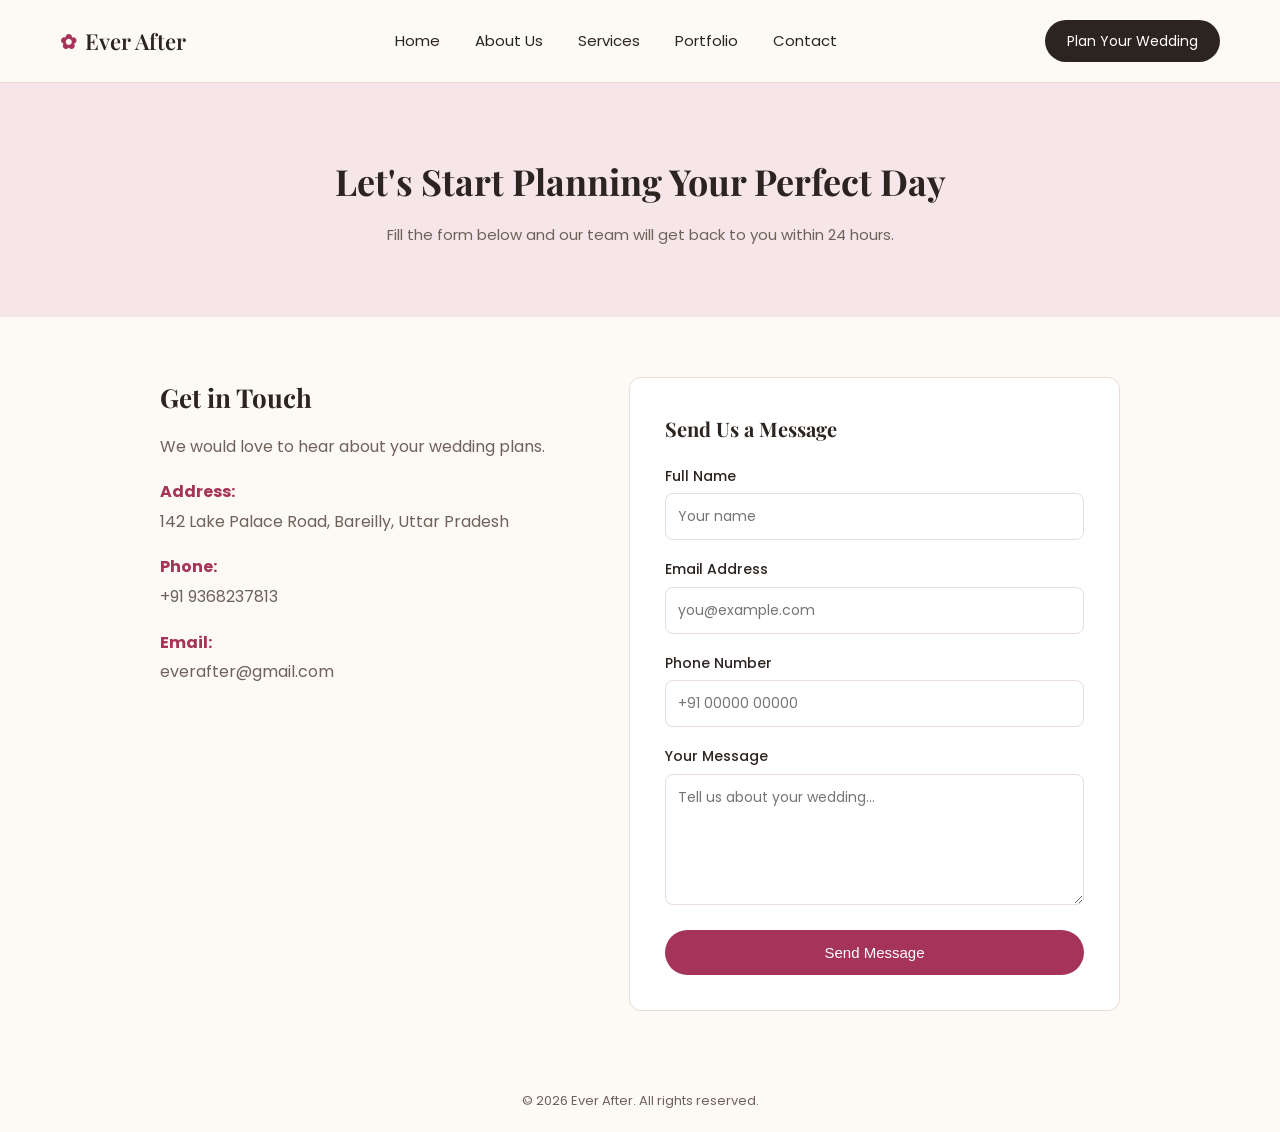
==== contact.html @ ba34aa18 "Connecting all the pages" ====
<!DOCTYPE html>
<html lang="en">
<head>
  <meta charset="UTF-8">
  <meta name="viewport" content="width=device-width, initial-scale=1.0">
  <title>Contact Us | Ever After</title>

  
  <link rel="preconnect" href="https://fonts.googleapis.com">
  <link href="https://fonts.googleapis.com/css2?family=Playfair+Display:wght@600&family=Poppins:wght@400;500&display=swap" rel="stylesheet">

  <link rel="stylesheet" href="contact.css">
  
</head>
<body>


  <header class="navbar">
    <a href="index.html" class="logo">
      <span class="logo-icon">✿</span> Ever After
    </a>

   <nav>
  <ul class="nav-links">
    <a href="home.html">Home</a>
    <a href="#">About Us</a>
    <a href="#">Services</a>
    <a href="protfolio/portfolio.html">Portfolio</a>
    <a href="contact.html">Contact</a>
  </ul>
</nav>

    <a href="#contact-form" class="btn-dark">Plan Your Wedding</a>
  </header>

 
  <section class="page-heading">
    <h1>Let's Start Planning Your Perfect Day</h1>
    <p>Fill the form below and our team will get back to you within 24 hours.</p>
  </section>

  <section class="contact-section" id="contact-form">

   
    <div class="contact-info">
      <h2>Get in Touch</h2>
      <p>We would love to hear about your wedding plans.</p>

      <div class="info-item">
        <strong>Address:</strong>
        <p>142 Lake Palace Road, Bareilly, Uttar Pradesh</p>
      </div>

      <div class="info-item">
        <strong>Phone:</strong>
        <p>+91 9368237813</p>
      </div>

      <div class="info-item">
        <strong>Email:</strong>
        <p>everafter@gmail.com</p>
      </div>
    </div>

    
    <div class="contact-form-box">
      <h3>Send Us a Message</h3>

      <form id="contactForm">

        <label for="name">Full Name</label>
        <input type="text" id="name" name="name" placeholder="Your name" required>

        <label for="email">Email Address</label>
        <input type="email" id="email" name="email" placeholder="you@example.com" required>

        <label for="phone">Phone Number</label>
        <input type="tel" id="phone" name="phone" placeholder="+91 00000 00000" required>

        <label for="message">Your Message</label>
        <textarea id="message" name="message" rows="5" placeholder="Tell us about your wedding..."></textarea>

        <button type="submit">Send Message</button>


      </form>
    </div>

  </section>


  <footer>
    <p>&copy; 2026 Ever After. All rights reserved.</p>
  </footer>



</body>
</html>
---- contact.css ----
* {
  margin: 0;
  padding: 0;
  box-sizing: border-box;
}

body {
  font-family: 'Poppins', sans-serif; 
  color: #2c2420;                     
  background-color: #fdfaf6;          
  line-height: 1.6;
}

h1, h2, h3, .logo {
  font-family: 'Playfair Display', serif;
}

a {
  text-decoration: none;
  color: inherit;
}


.navbar {
  display: flex;               
  justify-content: space-between; 
  align-items: center;
  padding: 20px 60px;
  background-color: #fdfaf6;
  border-bottom: 1px solid #e7dcd7;
}

.logo {
  font-size: 22px;
  font-weight: 600;
  display: flex;
  align-items: center;
  gap: 8px;
}

.logo-icon {
  color: #a5335a;   
  font-size: 20px;
}

.nav-links {
  display: flex;
  list-style: none;
  gap: 35px;
}

.nav-links a {
  font-size: 15px;
  color: #2c2420;
}

.nav-links a:hover,
.nav-links a.active {
  color: #a5335a;  
}

.btn-dark {
  background-color: #2c2420;
  color: #fff;
  padding: 10px 22px;
  border-radius: 25px;
  font-size: 14px;
}


.page-heading {
  text-align: center;
  padding: 70px 20px;
  background-color: #f6e6ea; 
}

.page-heading h1 {
  font-size: 36px;
  margin-bottom: 12px;
}

.page-heading p {
  color: #6e6259;
  font-size: 15px;
}


.contact-section {
  max-width: 1000px;
  margin: 0 auto;         
  padding: 60px 20px;
  display: flex;         
  gap: 50px;
  flex-wrap: wrap;       
}

.contact-info,
.contact-form-box {
  flex: 1;                
  min-width: 280px;
}

.contact-info h2 {
  font-size: 26px;
  margin-bottom: 15px;
}

.contact-info p {
  color: #6e6259;
  margin-bottom: 20px;
}

.info-item {
  margin-bottom: 18px;
}

.info-item strong {
  display: block;
  margin-bottom: 4px;
  color: #a5335a;
}



.contact-form-box {
  background-color: #ffffff;
  border: 1px solid #e7dcd7;
  border-radius: 12px;
  padding: 35px;
}

.contact-form-box h3 {
  font-size: 20px;
  margin-bottom: 20px;
}

.contact-form-box label {
  display: block;
  font-size: 14px;
  font-weight: 500;
  margin-bottom: 6px;
}

.contact-form-box input,
.contact-form-box textarea {
  width: 100%;
  padding: 12px;
  margin-bottom: 18px;
  border: 1px solid #e7dcd7;
  border-radius: 8px;
  font-family: 'Poppins', sans-serif;
  font-size: 14px;
}

.contact-form-box button {
  width: 100%;
  padding: 14px;
  background-color: #a5335a;  
  color: #fff;
  border: none;
  border-radius: 25px;
  font-size: 15px;
  cursor: pointer;
}

.contact-form-box button:hover {
  background-color: #7e2545;  
}


footer {
  text-align: center;
  padding: 20px;
  font-size: 13px;
  color: #6e6259;
}



@media (max-width: 768px) {
  .navbar {
    flex-direction: column;
    gap: 15px;
  }
  .nav-links {
    gap: 20px;
  }
}
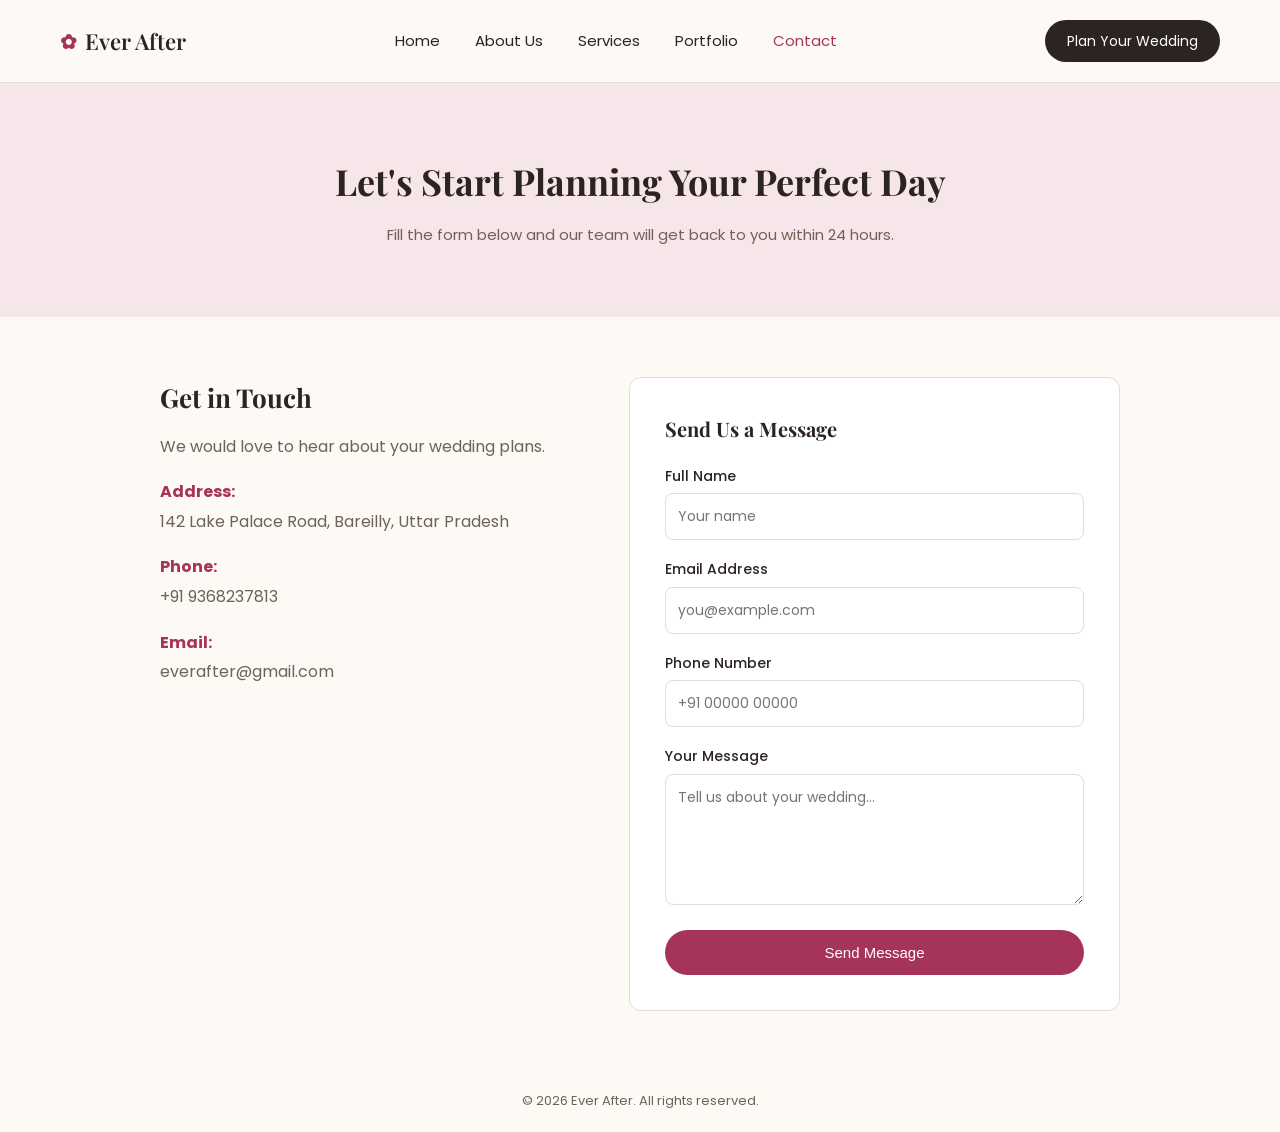
==== commit 17160381: "Add contact form validation" ====
--- a/contact.html
+++ b/contact.html
@@ -10,7 +10,7 @@
   <link href="https://fonts.googleapis.com/css2?family=Playfair+Display:wght@600&family=Poppins:wght@400;500&display=swap" rel="stylesheet">
 
   <link rel="stylesheet" href="contact.css">
-  
+  <script src="contact.js"></script>
 </head>
 <body>
 
@@ -22,11 +22,11 @@
 
    <nav>
   <ul class="nav-links">
-    <a href="home.html">Home</a>
-    <a href="#">About Us</a>
-    <a href="#">Services</a>
-    <a href="protfolio/portfolio.html">Portfolio</a>
-    <a href="contact.html">Contact</a>
+    <li><a href="home.html">Home</a></li>
+    <li><a href="about.html">About Us</a></li>
+    <li><a href="services.html">Services</a></li>
+    <li><a href="protfolio/portfolio.html">Portfolio</a></li>
+    <li><a href="contact.html" class="active">Contact</a></li>
   </ul>
 </nav>
 
@@ -80,7 +80,7 @@
         <label for="message">Your Message</label>
         <textarea id="message" name="message" rows="5" placeholder="Tell us about your wedding..."></textarea>
 
-        <button type="submit">Send Message</button>
+        <button type="submit" onclick="return validateForm()">Send Message</button>
 
 
       </form>
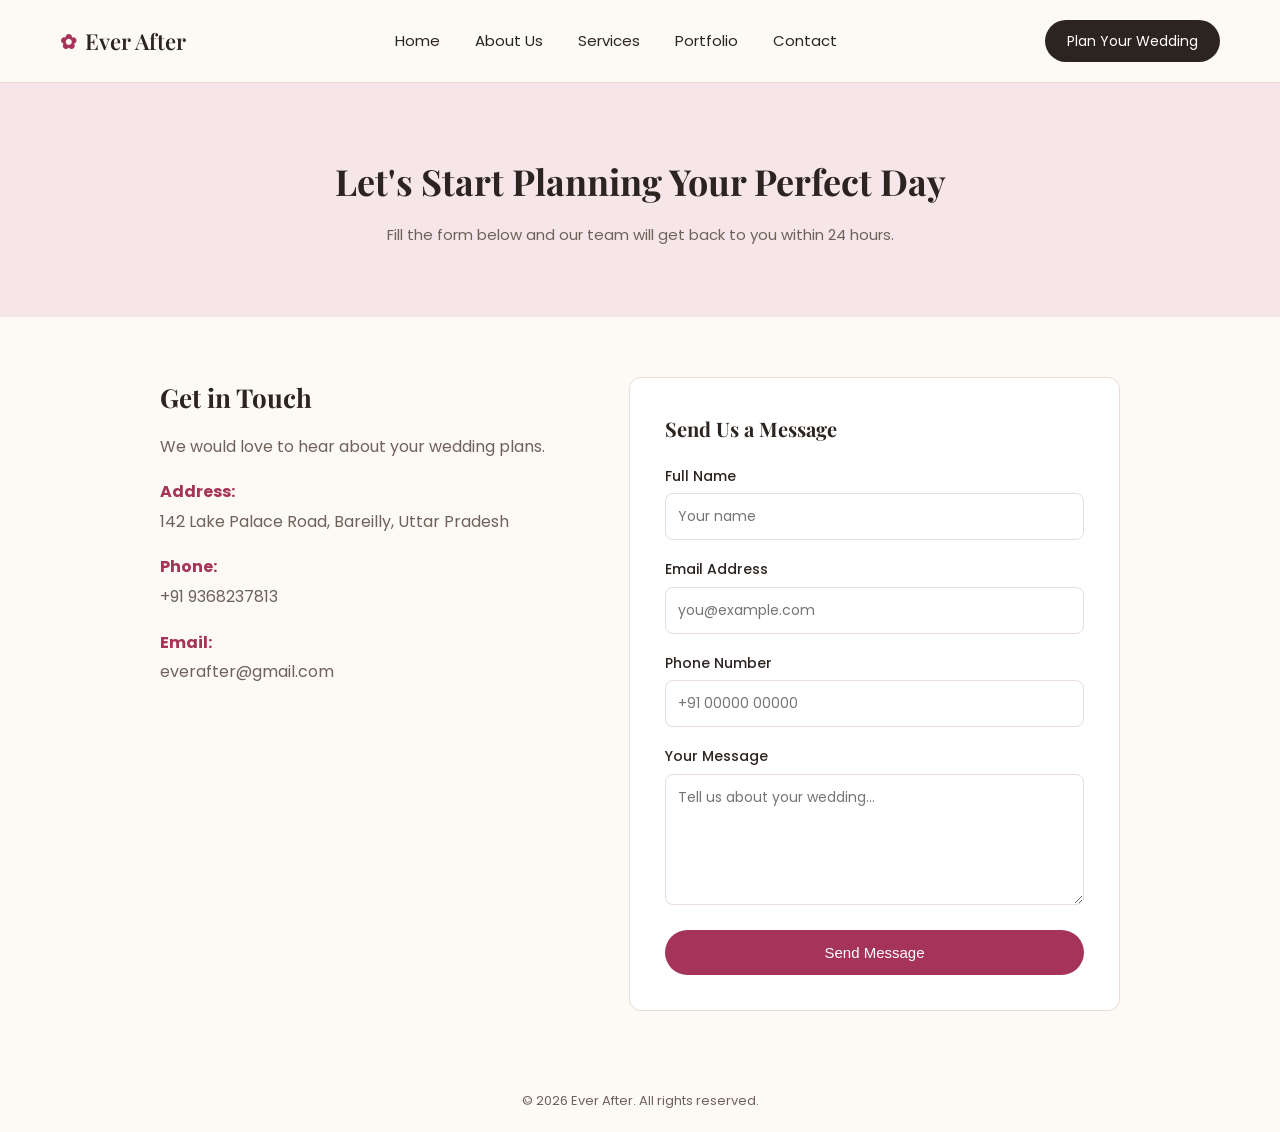
==== commit 7b5411a4: "Merge branch 'feature/contact-page' into feature/page-navigation" ====
--- a/contact.html
+++ b/contact.html
@@ -11,6 +11,7 @@
 
   <link rel="stylesheet" href="contact.css">
   <script src="contact.js"></script>
+  
 </head>
 <body>
 
@@ -22,11 +23,11 @@
 
    <nav>
   <ul class="nav-links">
-    <li><a href="home.html">Home</a></li>
-    <li><a href="about.html">About Us</a></li>
-    <li><a href="services.html">Services</a></li>
-    <li><a href="protfolio/portfolio.html">Portfolio</a></li>
-    <li><a href="contact.html" class="active">Contact</a></li>
+    <a href="home.html">Home</a>
+    <a href="#">About Us</a>
+    <a href="#">Services</a>
+    <a href="protfolio/portfolio.html">Portfolio</a>
+    <a href="contact.html">Contact</a>
   </ul>
 </nav>
 
@@ -92,7 +93,7 @@
   <footer>
     <p>&copy; 2026 Ever After. All rights reserved.</p>
   </footer>
-
+  
 
 
 </body>
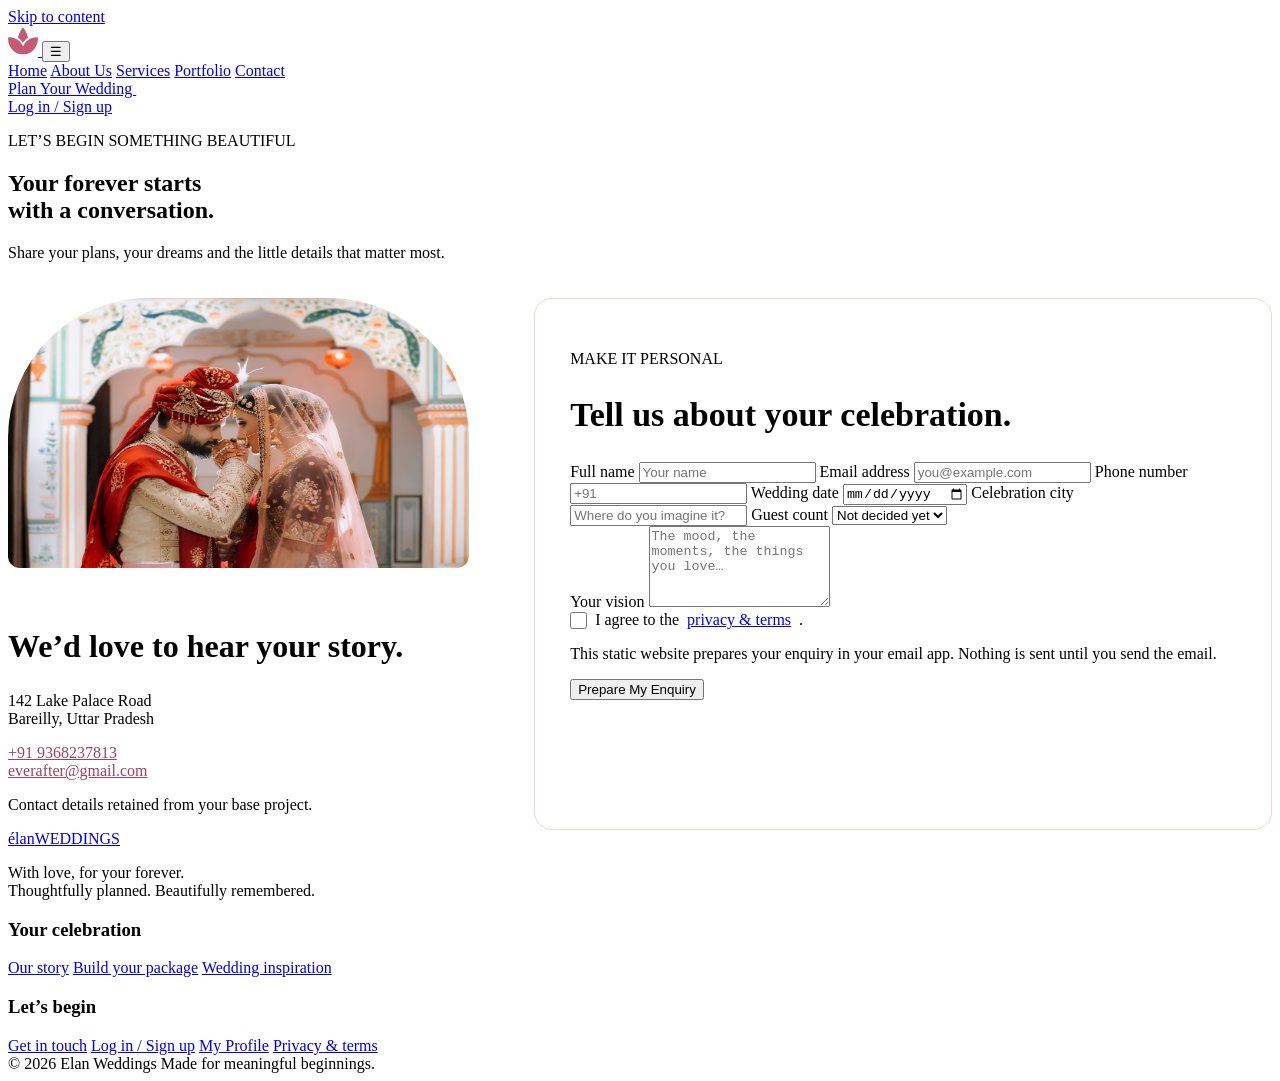
==== commit 2239096d: "Save contact and profile changes" ====
--- a/contact.html
+++ b/contact.html
@@ -1,100 +1,343 @@
 <!DOCTYPE html>
 <html lang="en">
 <head>
-  <meta charset="UTF-8">
-  <meta name="viewport" content="width=device-width, initial-scale=1.0">
-  <title>Contact Us | Ever After</title>
-
-  
-  <link rel="preconnect" href="https://fonts.googleapis.com">
-  <link href="https://fonts.googleapis.com/css2?family=Playfair+Display:wght@600&family=Poppins:wght@400;500&display=swap" rel="stylesheet">
-
-  <link rel="stylesheet" href="contact.css">
-  <script src="contact.js"></script>
-  
+    <meta charset="UTF-8">
+    <meta name="viewport" content="width=device-width, initial-scale=1">
+
+    <meta name="description" content="Elan Weddings — thoughtful Indian wedding planning, bespoke celebrations and a personalized wedding package builder.">
+    <meta name="theme-color" content="#c45b73">
+
+    <title>Let’s Plan Your Wedding | Elan Weddings</title>
+
+    <link rel="icon" href="assets/b7664.svg" type="image/svg+xml">
+    <link rel="stylesheet" href="shared.css">
+    <link rel="stylesheet" href="contact.css?v=flat-css-1">
+
+    <script src="shared.js" defer></script>
+    <script src="catalog.js" defer></script>
+    <script src="contact.js" defer></script>
 </head>
-<body>
-
-
-  <header class="navbar">
-    <a href="index.html" class="logo">
-      <span class="logo-icon">✿</span> Ever After
-    </a>
-
-   <nav>
-  <ul class="nav-links">
-    <a href="home.html">Home</a>
-    <a href="#">About Us</a>
-    <a href="#">Services</a>
-    <a href="protfolio/portfolio.html">Portfolio</a>
-    <a href="contact.html">Contact</a>
-  </ul>
-</nav>
-
-    <a href="#contact-form" class="btn-dark">Plan Your Wedding</a>
-  </header>
-
- 
-  <section class="page-heading">
-    <h1>Let's Start Planning Your Perfect Day</h1>
-    <p>Fill the form below and our team will get back to you within 24 hours.</p>
-  </section>
-
-  <section class="contact-section" id="contact-form">
-
-   
-    <div class="contact-info">
-      <h2>Get in Touch</h2>
-      <p>We would love to hear about your wedding plans.</p>
-
-      <div class="info-item">
-        <strong>Address:</strong>
-        <p>142 Lake Palace Road, Bareilly, Uttar Pradesh</p>
-      </div>
-
-      <div class="info-item">
-        <strong>Phone:</strong>
-        <p>+91 9368237813</p>
-      </div>
-
-      <div class="info-item">
-        <strong>Email:</strong>
-        <p>everafter@gmail.com</p>
-      </div>
+
+<body data-page="contact.html">
+
+    <a class="skip" href="#main">Skip to content</a>
+
+    <!-- Navigation -->
+    <header class="nav-wrap">
+        <nav class="nav" aria-label="Main navigation">
+
+            <a href="home.html" aria-label="Elan Weddings home">
+                <img src="assets/b7664.svg" width="30" height="30" alt="Elan Weddings logo">
+            </a>
+
+            <button class="menu-toggle" aria-expanded="false" aria-controls="nav-links" aria-label="Open navigation">
+                ☰
+            </button>
+
+            <div class="nav-links" id="nav-links">
+                <a href="home.html">Home</a>
+                <a href="about.html">About Us</a>
+                <a href="custom-service-builder.html">Services</a>
+                <a href="portfolio.html">Portfolio</a>
+                <a href="contact.html" class="active" aria-current="page">Contact</a>
+            </div>
+
+            <a class="nav-cta" href="custom-service-builder.html">
+                Plan Your Wedding
+                <img src="assets/c464f.svg" width="12" height="14" alt="">
+            </a>
+
+        </nav>
+    </header>
+
+    <!-- Account -->
+    <div class="account-access" aria-label="Account">
+        <a href="login.html" data-account-link>Log in / Sign up</a>
     </div>
 
-    
-    <div class="contact-form-box">
-      <h3>Send Us a Message</h3>
-
-      <form id="contactForm">
-
-        <label for="name">Full Name</label>
-        <input type="text" id="name" name="name" placeholder="Your name" required>
-
-        <label for="email">Email Address</label>
-        <input type="email" id="email" name="email" placeholder="you@example.com" required>
-
-        <label for="phone">Phone Number</label>
-        <input type="tel" id="phone" name="phone" placeholder="+91 00000 00000" required>
-
-        <label for="message">Your Message</label>
-        <textarea id="message" name="message" rows="5" placeholder="Tell us about your wedding..."></textarea>
-
-        <button type="submit" onclick="return validateForm()">Send Message</button>
-
-
-      </form>
-    </div>
-
-  </section>
-
-
-  <footer>
-    <p>&copy; 2026 Ever After. All rights reserved.</p>
-  </footer>
-  
-
+    <main id="main">
+
+        <!-- Page Heading -->
+        <section class="page-heading reveal">
+            <p class="eyebrow">LET’S BEGIN SOMETHING BEAUTIFUL</p>
+
+            <h1>
+                Your forever starts<br>
+                with a conversation.
+            </h1>
+
+            <p>
+                Share your plans, your dreams and the little details that matter most.
+            </p>
+        </section>
+
+        <!-- Contact Section -->
+        <section class="container contact-layout section">
+
+            <!-- Contact Information -->
+            <aside class="contact-info">
+
+                <img src="assets/11c8b.png" alt="Romantic wedding setting">
+
+                <h2>We’d love to hear your story.</h2>
+
+                <p>
+                    142 Lake Palace Road<br>
+                    Bareilly, Uttar Pradesh
+                </p>
+
+                <a href="tel:+919368237813">+91 9368237813</a>
+                <a href="mailto:everafter@gmail.com">everafter@gmail.com</a>
+
+                <p class="small">
+                    Contact details retained from your base project.
+                </p>
+
+                <div id="contact-package"></div>
+
+            </aside>
+
+            <!-- Contact Form -->
+            <div class="form-panel">
+
+                <p class="eyebrow">MAKE IT PERSONAL</p>
+
+                <h2>Tell us about your celebration.</h2>
+
+                <form id="contact-form">
+
+                    <div class="form-grid">
+
+                        <label>
+                            Full name
+                            <input name="name" required maxlength="80" autocomplete="name" placeholder="Your name">
+                        </label>
+
+                        <label>
+                            Email address
+                            <input name="email" type="email" required autocomplete="email" placeholder="you@example.com">
+                        </label>
+
+                        <label>
+                            Phone number
+                            <input name="phone" type="tel" required pattern="[+0-9() .-]{7,20}" autocomplete="tel" placeholder="+91">
+                        </label>
+
+                        <label>
+                            Wedding date
+                            <input name="date" type="date">
+                        </label>
+
+                        <label>
+                            Celebration city
+            <input name="city" maxlength="100" placeholder="Where do you imagine it?">
+                        </label>
+
+                        <label>
+                            Guest count
+                            <select name="guests">
+                                <option value="Not decided">Not decided yet</option>
+                                <option>Up to 100</option>
+                                <option>100–300</option>
+                                <option>300–600</option>
+                                <option>600+</option>
+                            </select>
+                        </label>
+
+                    </div>
+
+                    <label>
+                        Your vision
+                        <textarea name="message" rows="5" maxlength="3000" placeholder="The mood, the moments, the things you love…" required></textarea>
+                    </label>
+
+                    <label class="consent">
+                        <input type="checkbox" required>
+                        I agree to the <a href="privacy.html">privacy & terms</a>.
+                    </label>
+
+                    <p class="small">
+                        This static website prepares your enquiry in your email app.
+                        Nothing is sent until you send the email.
+                    </p>
+
+                    <button class="btn" type="submit">
+                        Prepare My Enquiry
+                    </button>
+
+                    <!-- Enquiry Result -->
+                    <div id="enquiry-result" hidden role="status">
+
+                        <h3>Your enquiry is ready.</h3>
+
+                        <p>
+                            Open your email app to review and send it, or download a copy.
+                        </p>
+
+                        <a class="btn" id="send-email">Open Email App</a>
+
+                        <button class="btn btn-outline" type="button" id="download-enquiry">
+                            Download Enquiry
+                        </button>
+
+                    </div>
+
+                </form>
+
+            </div>
+
+        </section>
+
+    </main>
+
+    <!-- Footer -->
+    <footer class="footer">
+
+        <div class="container footer-grid">
+
+            <div>
+                <a class="wordmark" href="home.html">
+                    élan<span>WEDDINGS</span>
+                </a>
+
+                <p>
+                    With love, for your forever.<br>
+                    Thoughtfully planned. Beautifully remembered.
+                </p>
+            </div>
+
+            <div>
+                <h3>Your celebration</h3>
+                <a href="about.html">Our story</a>
+                <a href="custom-service-builder.html">Build your package</a>
+                <a href="portfolio.html">Wedding inspiration</a>
+            </div>
+
+            <div>
+                <h3>Let’s begin</h3>
+                <a href="contact.html">Get in touch</a>
+                <a href="login.html">Log in / Sign up</a>
+                <a href="profile.html">My Profile</a>
+                <a href="privacy.html">Privacy & terms</a>
+            </div>
+
+        </div>
+
+        <div class="container footer-bottom">
+            <span>© 2026 Elan Weddings</span>
+            <span>Made for meaningful beginnings.</span>
+        </div>
+
+    </footer>
+
+    <!-- Login Dialog -->
+    <dialog id="login-dialog" aria-labelledby="login-title">
+
+        <button class="close" data-close aria-label="Close login">×</button>
+
+        <p class="eyebrow">YOUR WEDDING JOURNEY</p>
+
+        <h2 id="login-title">Your forever starts here.</h2>
+
+        <p class="auth-demo-note">
+            Demo only — use sample details. No real account is created.
+            Passwords are not verified, saved or sent.
+        </p>
+
+        <div id="auth-fields">
+
+            <div class="auth-modes" aria-label="Choose signup or login">
+
+                <button class="auth-mode active" type="button" data-mode="signup" aria-pressed="true">
+                    Create account
+                </button>
+
+                <button class="auth-mode" type="button" data-mode="login" aria-pressed="false">
+                    Log in
+                </button>
+
+            </div>
+
+            <form id="login-form">
+
+                <label id="auth-name-field" for="auth-name">
+                    Your name
+                    <input id="auth-name" name="name" required maxlength="60" autocomplete="off" placeholder="Your name">
+                </label>
+
+                <label for="auth-email">
+                    Email address
+                    <input id="auth-email" name="email" type="email" required maxlength="254" autocomplete="off" placeholder="you@example.com">
+                </label>
+
+                <label for="auth-password">Password</label>
+
+                <div class="password-field">
+
+                    <input
+                        id="auth-password"
+                        type="password"
+                        required
+                        minlength="8"
+                        maxlength="128"
+                        autocomplete="new-password"
+                        placeholder="At least 8 characters"
+                        aria-describedby="password-help"
+                    >
+
+                    <button
+                        type="button"
+                        id="toggle-password"
+                        aria-label="Show or hide password"
+                        aria-controls="auth-password"
+                        aria-pressed="false"
+                    >
+                        Show
+                    </button>
+
+                </div>
+
+                <p id="password-help" class="small">
+                    Use any sample password of 8 or more characters.
+                </p>
+
+                <button class="btn" type="submit" id="auth-submit">
+                    Create Demo Profile
+                </button>
+
+            </form>
+
+        </div>
+
+        <!-- Auth Success -->
+        <div id="auth-success" hidden>
+
+            <span class="auth-check" aria-hidden="true">✓</span>
+
+            <p id="profile-email"></p>
+
+            <p>
+                Your demo profile is ready. Let’s plan something beautiful.
+            </p>
+
+            <a href="profile.html" class="btn">View My Profile</a>
+
+            <a href="custom-service-builder.html" class="btn btn-outline">
+                Explore My Package
+            </a>
+
+            <button class="text-button" id="logout" type="button">
+                Log out & clear demo profile
+            </button>
+
+        </div>
+
+        <p id="login-status" role="status"></p>
+
+    </dialog>
+
+    <!-- Toast Notification -->
+    <div id="toast" role="status"></div>
 
 </body>
-</html>
+</html>
--- a/contact.css
+++ b/contact.css
@@ -1,189 +1,150 @@
-
-* {
-  margin: 0;
-  padding: 0;
-  box-sizing: border-box;
+.title {
+  font-size: clamp(30px, 3.5vw, 48px);
 }
 
-body {
-  font-family: 'Poppins', sans-serif; 
-  color: #2c2420;                     
-  background-color: #fdfaf6;          
-  line-height: 1.6;
+.services {
+  padding: 55px 0 80px;
+  text-align: center;
 }
 
-h1, h2, h3, .logo {
-  font-family: 'Playfair Display', serif;
+.services > .container > .btn {
+  margin-top: 30px;
 }
 
-a {
-  text-decoration: none;
-  color: inherit;
+.filter {
+  border: 1px solid #c45b734d;
+  border-radius: 30px;
+  padding: 10px 24px;
+  background: transparent;
 }
 
-
-.navbar {
-  display: flex;               
-  justify-content: space-between; 
-  align-items: center;
-  padding: 20px 60px;
-  background-color: #fdfaf6;
-  border-bottom: 1px solid #e7dcd7;
+.filter.active {
+  background: #c45b73;
+  color: white;
 }
 
-.logo {
-  font-size: 22px;
-  font-weight: 600;
+.contact-layout {
+  display: grid;
+  grid-template-columns: 1fr 1.6fr;
+  gap: 65px;
+}
+
+.contact-info img {
+  width: 100%;
+  height: 270px;
+  border-radius: 140px 140px 12px 12px;
+  margin-bottom: 30px;
+}
+
+.contact-info a {
+  display: block;
+  color: #a1425a;
+}
+
+.contact-info h2 {
+  font-size: 32px;
+}
+
+.form-panel {
+  padding: 35px;
+  border: 1px solid #e6d9d3;
+  border-radius: 18px;
+  background: white;
+}
+
+.form-panel h2 {
+  font-size: 34px;
+}
+
+.consent {
   display: flex;
   align-items: center;
   gap: 8px;
 }
 
-.logo-icon {
-  color: #a5335a;   
-  font-size: 20px;
+.consent input {
+  width: 17px;
+  height: 17px;
+  margin: 0;
 }
 
-.nav-links {
-  display: flex;
-  list-style: none;
-  gap: 35px;
+.consent a {
+  text-decoration: underline;
 }
 
-.nav-links a {
-  font-size: 15px;
-  color: #2c2420;
+#enquiry-result {
+  background: #f8f3ef;
+  padding: 22px;
+  margin-top: 25px;
+  border-radius: 12px;
 }
 
-.nav-links a:hover,
-.nav-links a.active {
-  color: #a5335a;  
+#enquiry-result .btn {
+  margin-top: 12px;
 }
 
-.btn-dark {
-  background-color: #2c2420;
-  color: #fff;
-  padding: 10px 22px;
-  border-radius: 25px;
-  font-size: 14px;
+#contact-package {
+  margin-top: 28px;
+  padding: 20px;
+  border: 1px solid #d8c8c1;
+  border-radius: 12px;
 }
 
-
-.page-heading {
-  text-align: center;
-  padding: 70px 20px;
-  background-color: #f6e6ea; 
+#contact-package:empty {
+  display: none;
 }
 
-.page-heading h1 {
-  font-size: 36px;
-  margin-bottom: 12px;
+@media (max-width: 1100px) {
+  .contact-layout {
+    gap: 30px;
+  }
 }
 
-.page-heading p {
-  color: #6e6259;
-  font-size: 15px;
+@media (max-width: 800px) {
+  .contact-layout {
+    grid-template-columns: 1fr;
+  }
+
+  .contact-info {
+    display: grid;
+    grid-template-columns: 1fr 1fr;
+    column-gap: 30px;
+  }
+
+  .contact-info img {
+    grid-row: 1/7;
+  }
+
+  .contact-info h2 {
+    font-size: 28px;
+  }
 }
 
+@media (max-width: 540px) {
+  .services {
+    padding: 40px 0;
+  }
 
-.contact-section {
-  max-width: 1000px;
-  margin: 0 auto;         
-  padding: 60px 20px;
-  display: flex;         
-  gap: 50px;
-  flex-wrap: wrap;       
+  .filter {
+    padding: 9px 16px;
+    font-size: 14px;
+  }
+
+  .form-panel {
+    padding: 24px 18px;
+  }
+
+  .contact-info {
+    display: block;
+  }
+
+  .contact-info img {
+    height: 300px;
+  }
 }
 
-.contact-info,
-.contact-form-box {
-  flex: 1;                
-  min-width: 280px;
-}
-
-.contact-info h2 {
-  font-size: 26px;
-  margin-bottom: 15px;
-}
-
-.contact-info p {
-  color: #6e6259;
-  margin-bottom: 20px;
-}
-
-.info-item {
-  margin-bottom: 18px;
-}
-
-.info-item strong {
-  display: block;
-  margin-bottom: 4px;
-  color: #a5335a;
-}
-
-
-
-.contact-form-box {
-  background-color: #ffffff;
-  border: 1px solid #e7dcd7;
-  border-radius: 12px;
-  padding: 35px;
-}
-
-.contact-form-box h3 {
-  font-size: 20px;
-  margin-bottom: 20px;
-}
-
-.contact-form-box label {
-  display: block;
-  font-size: 14px;
-  font-weight: 500;
-  margin-bottom: 6px;
-}
-
-.contact-form-box input,
-.contact-form-box textarea {
-  width: 100%;
-  padding: 12px;
-  margin-bottom: 18px;
-  border: 1px solid #e7dcd7;
-  border-radius: 8px;
-  font-family: 'Poppins', sans-serif;
-  font-size: 14px;
-}
-
-.contact-form-box button {
-  width: 100%;
-  padding: 14px;
-  background-color: #a5335a;  
-  color: #fff;
-  border: none;
-  border-radius: 25px;
-  font-size: 15px;
-  cursor: pointer;
-}
-
-.contact-form-box button:hover {
-  background-color: #7e2545;  
-}
-
-
-footer {
-  text-align: center;
-  padding: 20px;
-  font-size: 13px;
-  color: #6e6259;
-}
-
-
-
-@media (max-width: 768px) {
-  .navbar {
-    flex-direction: column;
-    gap: 15px;
+@media (width > 800px) {
+  .contact-layout {
+    padding-top: 20px;
   }
-  .nav-links {
-    gap: 20px;
-  }
-}
+}
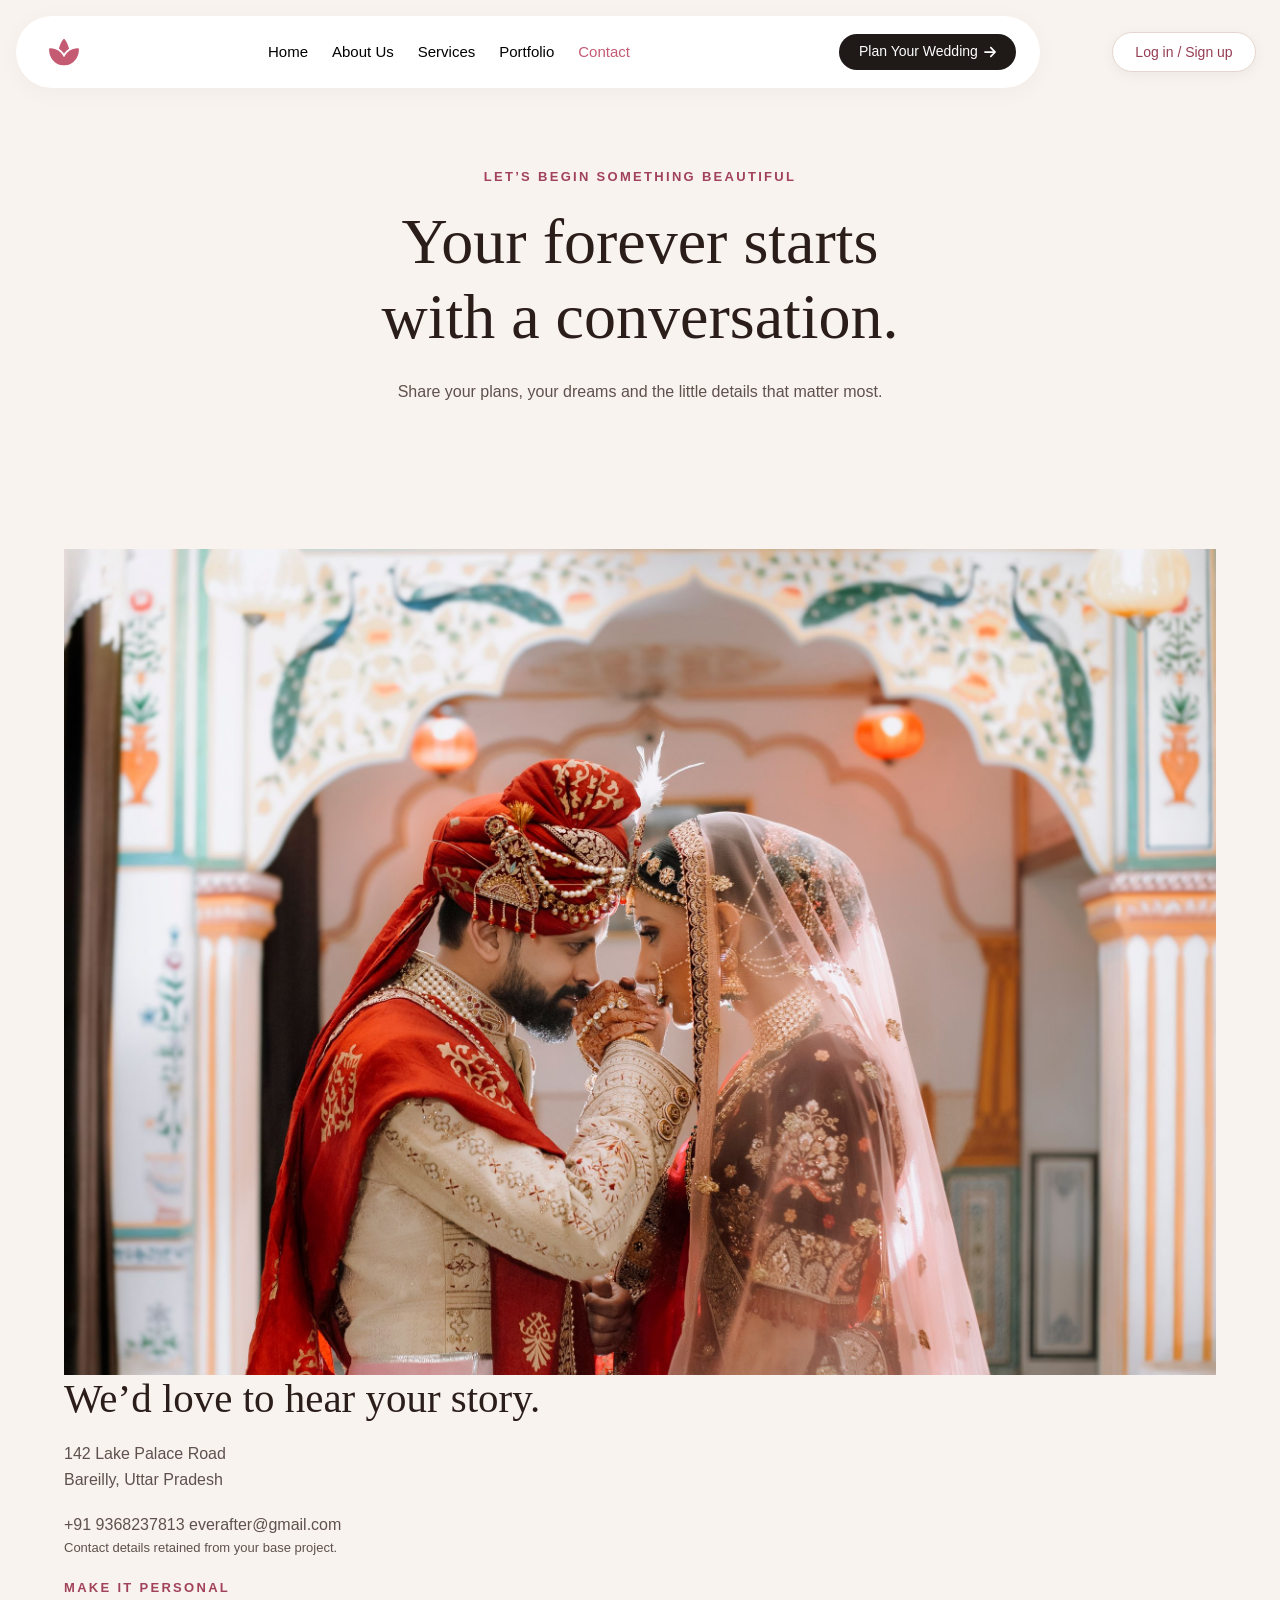
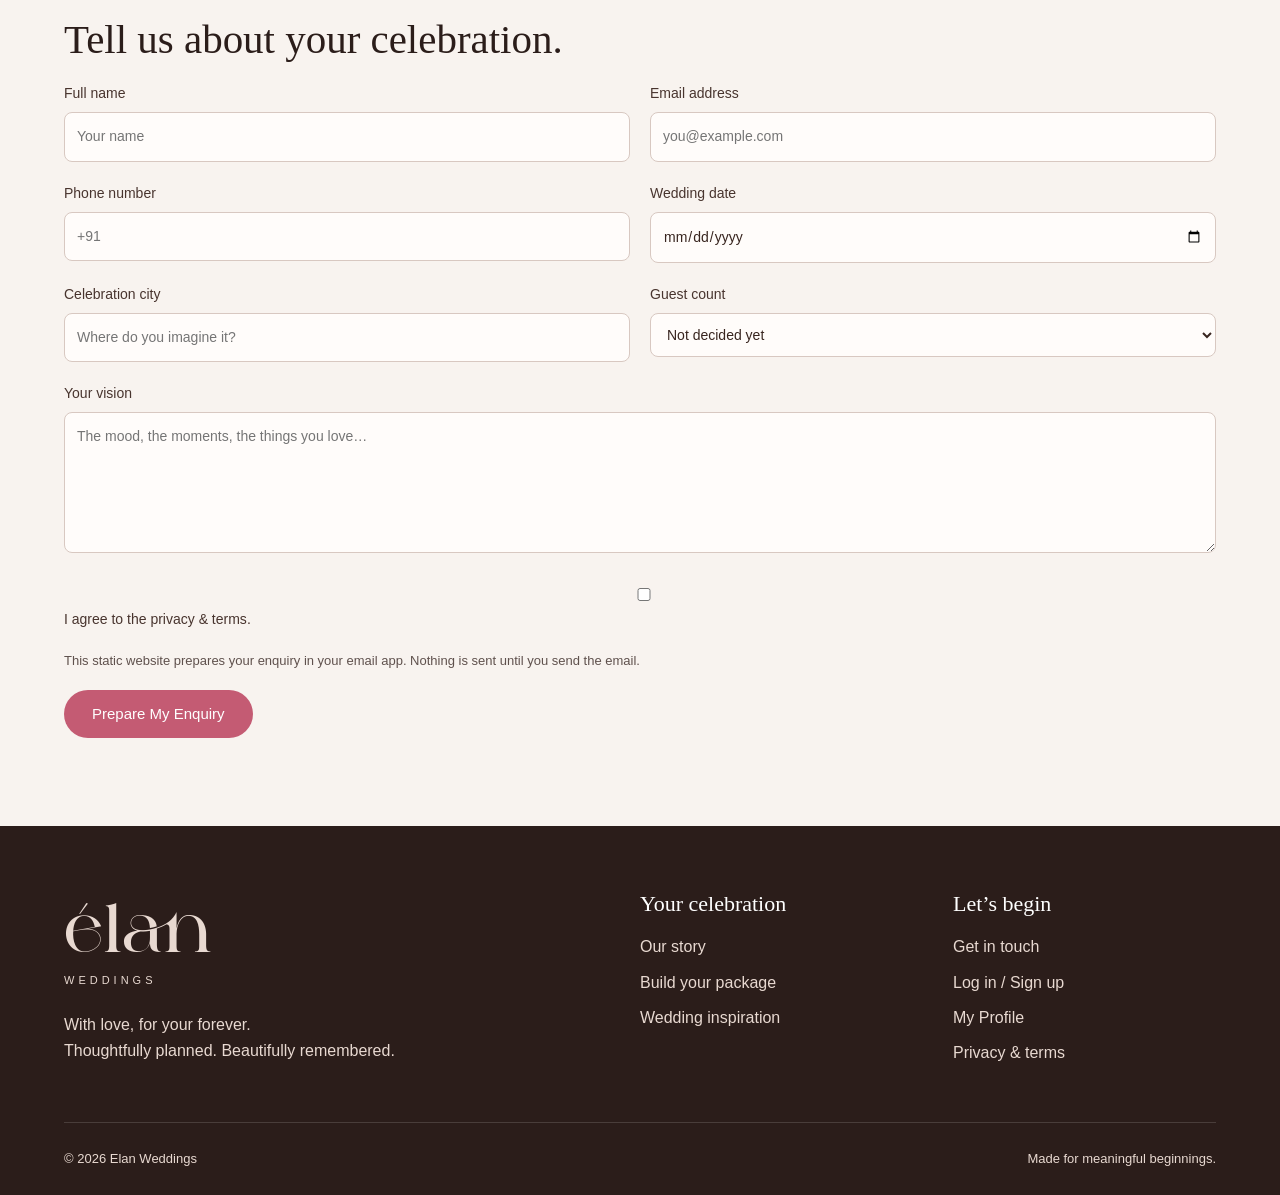
==== commit 0f18d53f: "adding shared.js and css files" ====
--- a/contact.html
+++ b/contact.html
@@ -11,7 +11,7 @@
 
     <link rel="icon" href="assets/b7664.svg" type="image/svg+xml">
     <link rel="stylesheet" href="shared.css">
-    <link rel="stylesheet" href="contact.css?v=flat-css-1">
+    <link rel="stylesheet" href="contact.css?vgit =flat-css-1">
 
     <script src="shared.js" defer></script>
     <script src="catalog.js" defer></script>
--- a/shared.css
+++ b/shared.css
@@ -0,0 +1,400 @@
+@font-face { font-family: Svetze; src: url('assets/Svetze.otf'); }
+@font-face { font-family: Against; src: url('assets/Against regular.ttf'); }
+* { box-sizing: border-box; }
+html { scroll-behavior: smooth; scroll-padding-top: 115px; }
+body {
+  margin: 0;
+  background: #f8f3ef;
+  color: #5f514d;
+  font: 16px/1.65 Arial, sans-serif;
+}
+h1, h2, h3, p { margin: 0 0 18px; }
+h1, h2, h3 {
+  font-family: Georgia, serif;
+  font-weight: 400;
+  color: #2b1d1a;
+  line-height: 1.17;
+}
+h1 { font-family: Svetze, Georgia, serif; font-size: clamp(40px, 5vw, 68px); }
+h2 { font-size: clamp(30px, 3.2vw, 46px); }
+h3 { font-size: 25px; }
+a { color: inherit; text-decoration: none; }
+button, input, textarea, select { font: inherit; }
+button, a, input, textarea, select { -webkit-tap-highlight-color: transparent; }
+button { cursor: pointer; }
+button:disabled { cursor: not-allowed; opacity: .5; }
+img {
+  display: block;
+  max-width: 100%;
+  object-fit: cover;
+}
+button { color: inherit; }
+a:focus-visible, button:focus-visible, summary:focus-visible { outline: 3px solid #8c354c; outline-offset: 5px; }
+input:focus, select:focus, textarea:focus { outline: 2px solid #c45b73; outline-offset: 2px; }
+[hidden] { display: none; }
+.container { width: min(1152px, calc(100% - 48px)); margin: auto; }
+.section { padding-top: 88px; padding-bottom: 88px; }
+.eyebrow, .step-kicker {
+  font-size: 13px;
+  letter-spacing: 2.3px;
+  font-weight: 600;
+  color: #a1425a;
+  text-transform: uppercase;
+}
+.btn {
+  display: inline-flex;
+  justify-content: center;
+  align-items: center;
+  gap: 12px;
+  min-height: 48px;
+  padding: 12px 27px;
+  border: 1px solid transparent;
+  border-radius: 999px;
+  background: #c45b73;
+  color: white;
+  font-size: 15px;
+  line-height: 1.4;
+  transition: background .2s, transform .2s;
+}
+.btn:hover { background: #a5435a; transform: translateY(-2px); }
+.btn-outline {
+  background: transparent;
+  border-color: #c45b73;
+  color: #a1425a;
+}
+.btn-outline:hover { color: white; }
+.text-button {
+  background: none;
+  border: 0;
+  padding: 8px 0;
+  color: #a1425a;
+  text-decoration: underline;
+  text-underline-offset: 4px;
+}
+.small { font-size: 13px; line-height: 1.6; }
+.skip {
+  position: fixed;
+  left: 16px;
+  top: -100px;
+  background: white;
+  z-index: 100;
+  padding: 12px;
+}
+.skip:focus { top: 10px; }
+.nav-wrap {
+  position: absolute;
+  top: 0;
+  left: 0;
+  width: 100%;
+  z-index: 20;
+}
+.nav {
+  position: relative;
+  display: flex;
+  align-items: center;
+  width: 1024px;
+  max-width: calc(100% - 32px);
+  height: 72px;
+  margin: 16px auto 0;
+  padding: 0 24px 0 33px;
+  border-radius: 9999px;
+  background: #fff;
+  box-shadow: 0 4px 24px #2b1d1a09;
+}
+.nav>a:first-child { flex-shrink: 0; }
+.nav-links {
+  display: flex;
+  gap: 40px;
+  margin-left: 168.5px;
+  font-size: 15px;
+  line-height: 22px;
+  white-space: nowrap;
+}
+.nav-links a { color: #000; }
+.nav-links a.active, .nav-links a:hover { color: #c45b73; }
+.nav-cta {
+  display: flex;
+  align-items: center;
+  justify-content: space-between;
+  width: 177px;
+  flex-shrink: 0;
+  height: 36px;
+  margin-left: auto;
+  padding: 0 20px;
+  border-radius: 9999px;
+  background: #1f1a18;
+  color: #fff;
+  font-size: 14px;
+  white-space: nowrap;
+}
+.menu-toggle { display: none; }
+details { padding: 22px 0; border-bottom: 1px solid #dfd0c9; }
+summary {
+  cursor: pointer;
+  color: #2b1d1a;
+  font-size: 18px;
+}
+details p { margin: 20px 0 0; }
+.page-heading {
+  padding: 166px 24px 55px;
+  text-align: center;
+  max-width: 1000px;
+  margin: auto;
+}
+.page-heading>p:last-child { max-width: 620px; margin: 24px auto 0; }
+.split {
+  display: grid;
+  grid-template-columns: 1fr 1fr;
+  gap: 80px;
+  align-items: center;
+}
+.split .btn { margin-top: 18px; }
+.three-grid {
+  display: grid;
+  grid-template-columns: repeat(3, 1fr);
+  gap: 50px;
+  margin-top: 55px;
+}
+.footer {
+  background: #2b1d1a;
+  color: #e8d9d1;
+  padding: 65px 0 0;
+}
+.footer-grid {
+  display: grid;
+  grid-template-columns: 2fr 1fr 1fr;
+  gap: 50px;
+}
+.footer h3 { color: #fff; font-size: 22px; }
+.footer a, .footer .text-button {
+  display: block;
+  margin-bottom: 9px;
+  color: #e8d9d1;
+}
+.wordmark { font: 54px Against, Georgia, serif; color: #fff; }
+.wordmark span {
+  display: block;
+  font: 11px Arial, sans-serif;
+  letter-spacing: 4px;
+  margin: 8px 0 26px;
+}
+.footer-bottom {
+  border-top: 1px solid #ffffff24;
+  padding: 25px 0;
+  margin-top: 40px;
+  display: flex;
+  justify-content: space-between;
+  font-size: 13px;
+}
+.form-grid {
+  display: grid;
+  grid-template-columns: 1fr 1fr;
+  gap: 0 20px;
+}
+label {
+  display: block;
+  font-size: 14px;
+  color: #48342e;
+  margin-bottom: 20px;
+}
+input, select, textarea {
+  width: 100%;
+  padding: 12px;
+  border: 1px solid #d8c8c1;
+  border-radius: 8px;
+  margin-top: 7px;
+  background: #fffcfa;
+  color: #38251f;
+}
+textarea { resize: vertical; }
+dialog {
+  border: 1px solid #dfcdc5;
+  border-radius: 20px;
+  background: #fffaf7;
+  color: #5f514d;
+  padding: 40px;
+  width: min(520px, calc(100% - 32px));
+  max-height: 90vh;
+  overflow: auto;
+  box-shadow: 0 20px 100px #0003;
+}
+dialog::backdrop { background: #23161299; backdrop-filter: blur(5px); }
+dialog h2 { font-size: 34px; }
+body:has(dialog[open]) { overflow: hidden; }
+.close {
+  position: absolute;
+  right: 14px;
+  top: 10px;
+  border: 0;
+  background: none;
+  font-size: 28px;
+  color: #5f514d;
+  width: 35px;
+  height: 35px;
+}
+.reveal { animation: appear .8s both; }
+.reveal.pending {
+  opacity: 0;
+  transform: translateY(24px);
+  animation: none;
+}
+.reveal.visible {
+  opacity: 1;
+  transform: none;
+  transition: opacity .8s, transform .8s;
+}
+#toast {
+  position: fixed;
+  bottom: 25px;
+  left: 50%;
+  transform: translateX(-50%);
+  max-width: 90%;
+  border-radius: 12px;
+  background: #2b1d1a;
+  color: white;
+  padding: 14px 24px;
+  z-index: 150;
+  display: none;
+}
+#toast.show { display: block; }
+@keyframes appear {
+  from { opacity: 0; transform: translateY(18px); }
+  to { opacity: 1; transform: none; }
+}
+@media(max-width:1100px) {
+  .nav-links {
+    margin-left: auto;
+    gap: 25px;
+    margin-right: 25px;
+  }
+}
+@media(max-width:800px) {
+  .nav { padding: 0 20px; height: 72px; }
+  .nav-links {
+    display: none;
+    position: absolute;
+    top: 84px;
+    left: 0;
+    width: 100%;
+    margin: 0;
+    background: white;
+    border-radius: 22px;
+    padding: 20px;
+    box-shadow: 0 10px 30px #0002;
+    flex-direction: column;
+    gap: 0;
+  }
+  .nav-links.open { display: flex; }
+  .nav-links a { padding: 10px; }
+  .menu-toggle {
+    display: block;
+    border: 0;
+    background: none;
+    font-size: 24px;
+    margin-left: auto;
+    margin-right: 20px;
+  }
+  .nav-cta { margin-left: 0; }
+  .split { gap: 35px; }
+  .three-grid { gap: 25px; }
+  .footer-grid { gap: 30px; }
+  .section { padding-top: 60px; padding-bottom: 60px; }
+}
+@media(max-width:540px) {
+  .container { width: calc(100% - 32px); }
+  .nav-cta {
+    width: 160px;
+    padding: 0 14px;
+    font-size: 13px;
+  }
+  .menu-toggle { margin-right: 12px; }
+  .split, .three-grid { grid-template-columns: 1fr; }
+  .page-heading { padding-top: 145px; }
+  .page-heading h1 { font-size: 40px; }
+  .form-grid, .footer-grid { grid-template-columns: 1fr; }
+  .footer-bottom { display: block; }
+  .footer-bottom span { display: block; }
+  .footer { padding-top: 40px; }
+  .footer-grid { gap: 25px; }
+  .three-grid { margin-top: 35px; }
+}
+@media(prefers-reduced-motion:reduce) {
+  html { scroll-behavior: auto; }
+  *, *:before, *:after {
+    animation-duration: .01ms;
+    animation-delay: 0s;
+    transition-duration: .01ms;
+  }
+  .reveal.pending { opacity: 1; transform: none; }
+}
+img[src^="assets/wedding-"][src$="-hd.webp"] { filter: blur(0.45px); }
+.account-access {
+  position: absolute;
+  z-index: 21;
+  top: 100px;
+  right: max(24px, calc((100% - 1024px) / 2));
+  display: flex;
+  gap: 8px;
+}
+.account-access a {
+  background: #fff;
+  border: 1px solid #e5d5ce;
+  border-radius: 24px;
+  padding: 8px 16px;
+  font-size: 14px;
+  color: #963d52;
+  box-shadow: 0 3px 14px #2b1d1a0d;
+}
+.account-access a:hover { background: #eddae0; }
+@media(max-width:540px) {
+  .account-access { top: 100px; right: 16px; }
+  .account-access a { font-size: 13px; padding: 7px 13px; }
+  .account-access ~ main .page-heading { padding-top: 170px; }
+}
+.nav { margin-top: 16px; }
+.account-access { top: 32px; right: 24px; }
+.account-access a {
+  display: inline-flex;
+  align-items: center;
+  justify-content: center;
+  width: 144px;
+  min-width: 144px;
+  height: 40px;
+  padding: 0 12px;
+  border-radius: 999px;
+  font-size: 14px; line-height: 1; white-space: nowrap;
+}
+.page-heading { padding-top: 166px; }
+@media(min-width:801px) and (max-width:1399px) {
+  .nav {
+    width: calc(100% - 208px); max-width: 1024px; margin-left: 16px; margin-right: 0;
+  }
+  .nav-links {
+    margin-left: auto; margin-right: 20px; gap: 24px;
+  }
+}
+@media(min-width:801px) and (max-width:1100px) {
+  .nav-links {
+    display: none; position: absolute; top: 84px; left: 0; width: 100%; margin: 0;
+    background: white; border-radius: 22px; padding: 20px; box-shadow: 0 10px 30px #0002;
+    flex-direction: column; gap: 0;
+  }
+  .nav-links.open { display: flex; }
+  .nav-links a { padding: 10px; }
+  .menu-toggle {
+    display: block; border: 0; background: none; font-size: 24px; margin-left: auto;
+    margin-right: 20px;
+  }
+  .nav-cta { margin-left: 0; }
+}
+@media(max-width:800px) {
+  .nav { margin-top: 64px; }
+  .account-access { top: 12px; right: 16px; }
+  .page-heading { padding-top: 214px; }
+}
+@media(max-width:540px) {
+  .account-access a {
+    width: 144px; min-width: 144px; height: 40px; padding: 0 12px; font-size: 14px;
+  }
+  .page-heading, .account-access ~ main .page-heading { padding-top: 194px; }
+}
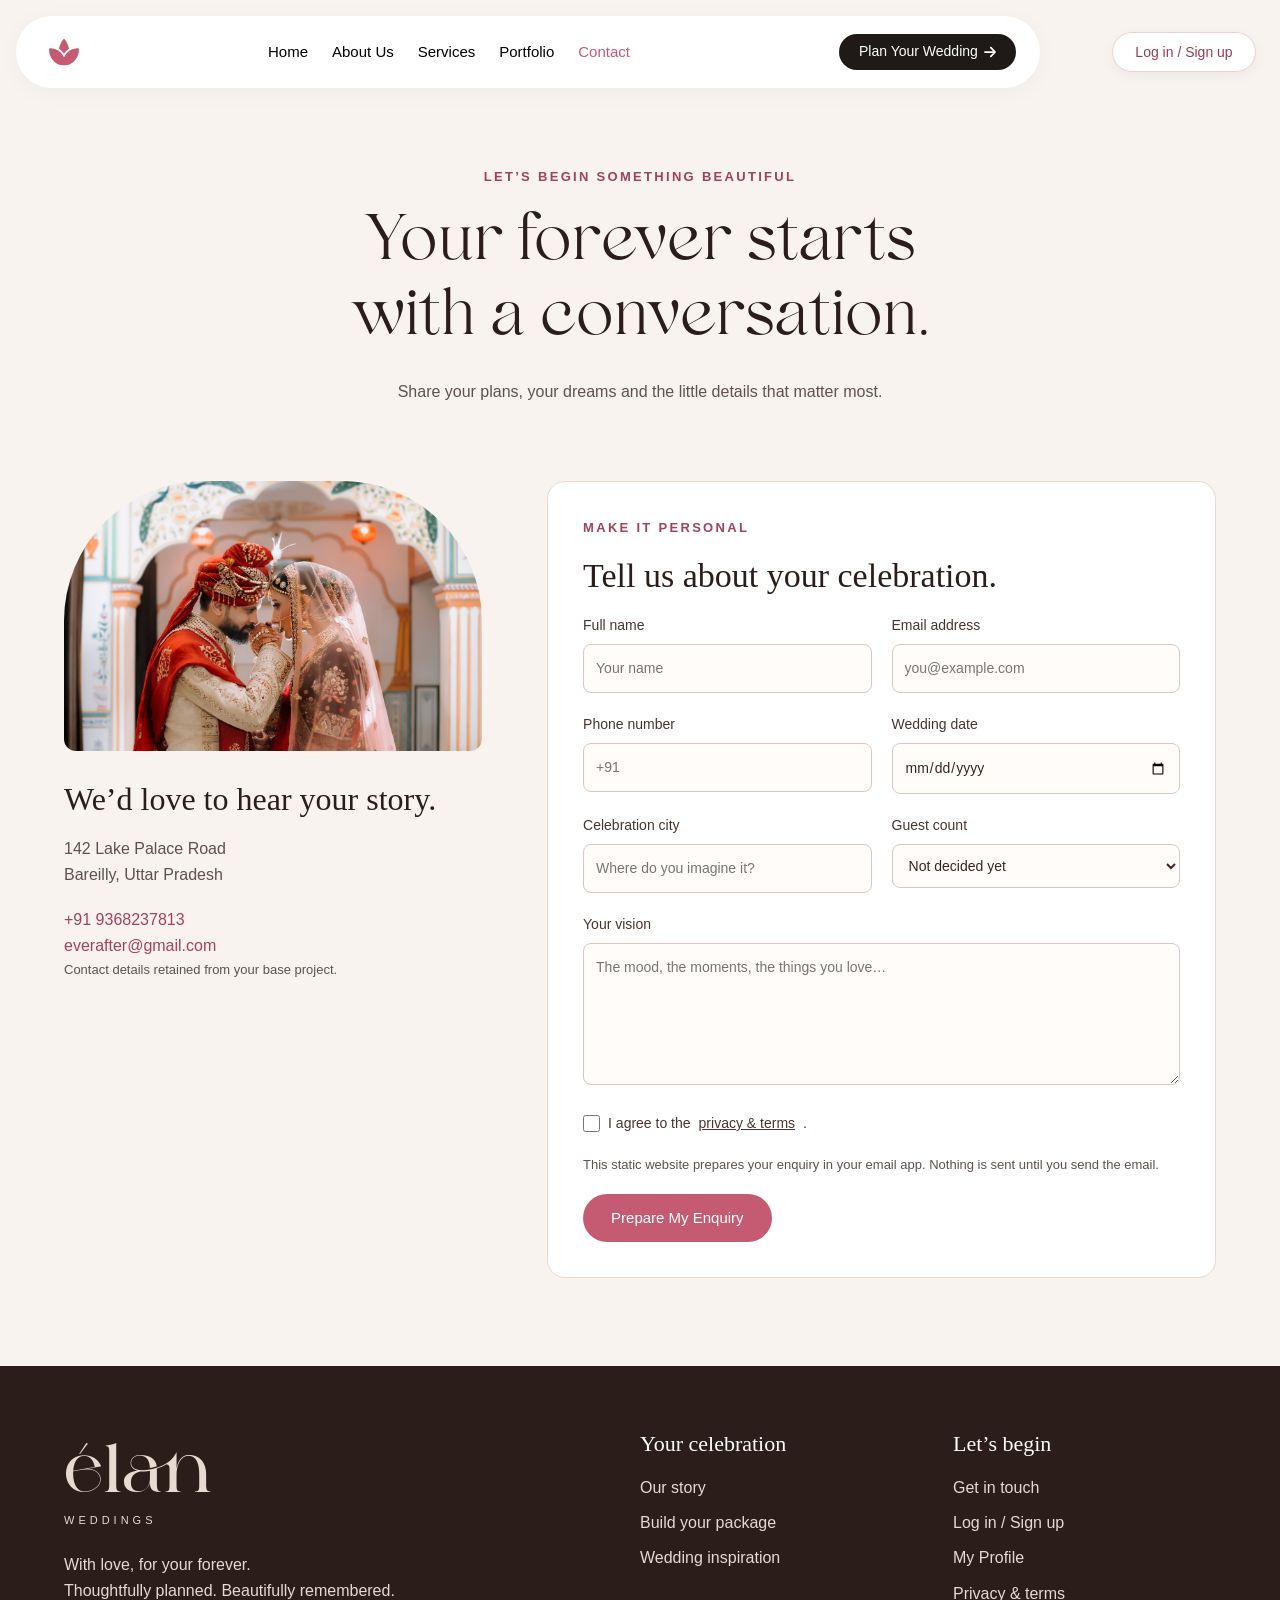
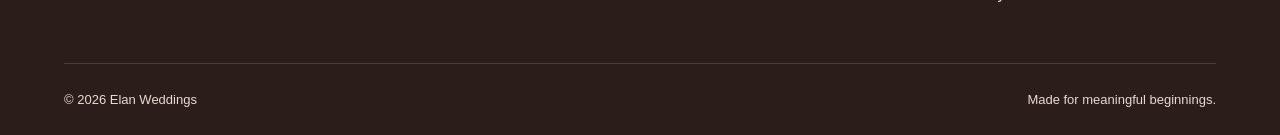
==== commit ec34a7da: "Flatten portfolio and repair integrated page dependencies" ====
--- a/contact.html
+++ b/contact.html
@@ -11,7 +11,7 @@
 
     <link rel="icon" href="assets/b7664.svg" type="image/svg+xml">
     <link rel="stylesheet" href="shared.css">
-    <link rel="stylesheet" href="contact.css?vgit =flat-css-1">
+    <link rel="stylesheet" href="contact.css?v=flat-css-1">
 
     <script src="shared.js" defer></script>
     <script src="catalog.js" defer></script>
@@ -340,4 +340,4 @@
     <div id="toast" role="status"></div>
 
 </body>
-</html>+</html>
--- a/contact.css
+++ b/contact.css
@@ -0,0 +1,78 @@
+.title { font-size: clamp(30px, 3.5vw, 48px); }
+.services { padding: 55px 0 80px; text-align: center; }
+.services>.container>.btn { margin-top: 30px; }
+.filter {
+  border: 1px solid #c45b734d;
+  border-radius: 30px;
+  padding: 10px 24px;
+  background: transparent;
+}
+.filter.active { background: #c45b73; color: white; }
+.contact-layout {
+  display: grid;
+  grid-template-columns: 1fr 1.6fr;
+  gap: 65px;
+}
+.contact-info img {
+  width: 100%;
+  height: 270px;
+  border-radius: 140px 140px 12px 12px;
+  margin-bottom: 30px;
+}
+.contact-info a { display: block; color: #a1425a; }
+.contact-info h2 { font-size: 32px; }
+.form-panel {
+  padding: 35px;
+  border: 1px solid #e6d9d3;
+  border-radius: 18px;
+  background: white;
+}
+.form-panel h2 { font-size: 34px; }
+.consent {
+  display: flex;
+  align-items: center;
+  gap: 8px;
+}
+.consent input {
+  width: 17px;
+  height: 17px;
+  margin: 0;
+}
+.consent a { text-decoration: underline; }
+#enquiry-result {
+  background: #f8f3ef;
+  padding: 22px;
+  margin-top: 25px;
+  border-radius: 12px;
+}
+#enquiry-result .btn { margin-top: 12px; }
+#contact-package {
+  margin-top: 28px;
+  padding: 20px;
+  border: 1px solid #d8c8c1;
+  border-radius: 12px;
+}
+#contact-package:empty { display: none; }
+@media(max-width:1100px) {
+  .contact-layout { gap: 30px; }
+}
+@media(max-width:800px) {
+  .contact-layout { grid-template-columns: 1fr; }
+  .contact-info {
+    display: grid;
+    grid-template-columns: 1fr 1fr;
+    column-gap: 30px;
+  }
+  .contact-info img { grid-row: 1/7; }
+  .contact-info h2 { font-size: 28px; }
+}
+@media(max-width:540px) {
+  .services { padding: 40px 0; }
+  .filter { padding: 9px 16px; font-size: 14px; }
+  .form-panel { padding: 24px 18px; }
+  .contact-info { display: block; }
+  .contact-info img { height: 300px; }
+}
+@media (width > 800px) {
+  .contact-layout { padding-top: 20px; }
+}
